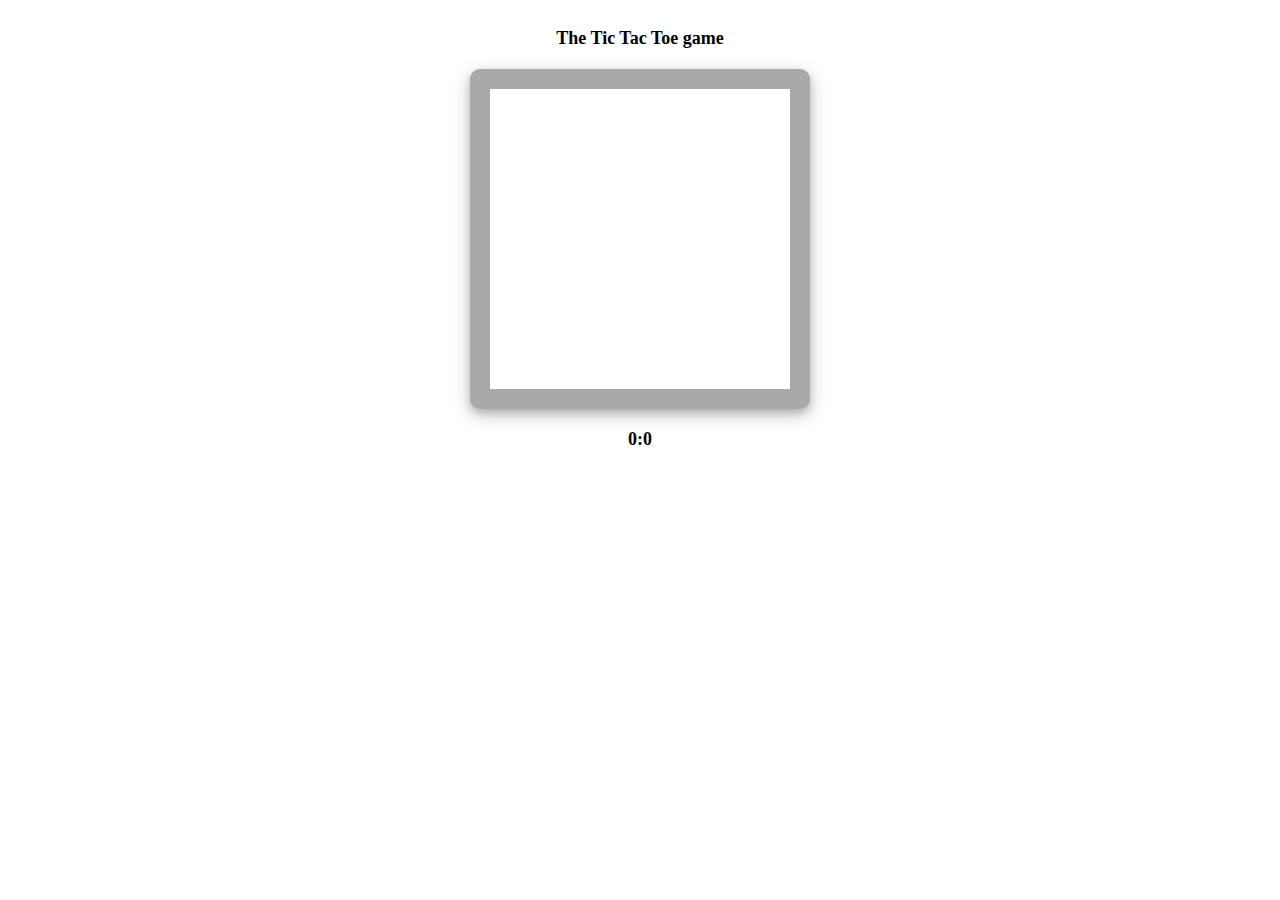
==== src/main/index.html @ 59c29a74 "Add win counter" ====
<!DOCTYPE html>
<html lang="en">
<head>
    <meta charset="UTF-8">
    <title>Tic Tac Toe</title>
    <link rel="stylesheet" href="style.css">
</head>
<body>

<header>
    <h1>The Tic Tac Toe game</h1>
</header>

<div id="gameTable">

</div>

<div id="counterDiv">
    <h1 id="counter">0:0</h1>
</div>
<script type="module" src="javascript/Launcher.js"></script>
</body>
</html>
---- src/main/style.css ----
body {
    font-family: "JetBrains Mono", serif;
    background-color: white;
}

h1 {
    margin: auto;
    text-align: center;
    font-size: 18px;
    padding-top: 20px;
    padding-bottom: 20px;
}

.cell {
    height: 100px;
    width: 100px;
    background-color: #fff;
    align-content: center;
    user-select: none;
}

.sign {
    font-size: 40px;
    text-align: center;
}

#gameTable {
    padding: 20px;
    box-shadow: 0 4px 8px 0 rgba(0, 0, 0, 0.2), 0 6px 20px 0 rgba(0, 0, 0, 0.19);
    border-radius: 10px;
    margin: auto;
    background-color: darkgrey;
    height: 300px;
    width: 300px;
    display: flex;
    flex-direction: column;
    flex-wrap: wrap
}
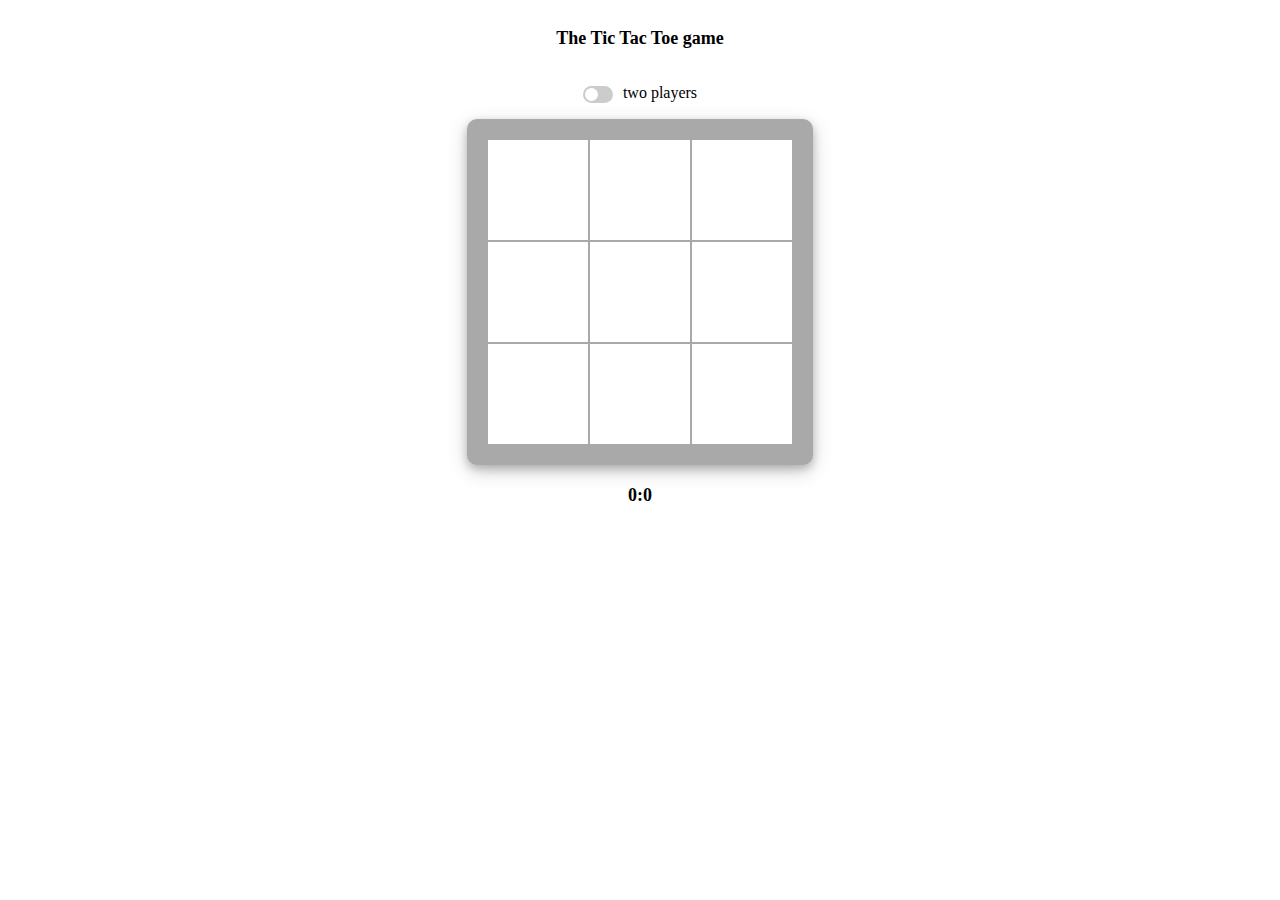
==== commit 2bf7b68b: "Add switch for two player mode" ====
--- a/src/main/index.html
+++ b/src/main/index.html
@@ -11,6 +11,17 @@
     <h1>The Tic Tac Toe game</h1>
 </header>
 
+<div id="switchDiv">
+    <div id="switch">
+        <label class="switch">
+            <input type="checkbox">
+            <span class="slider round"></span>
+        </label>
+        <p id="switchText">two players</p>
+    </div>
+</div>
+
+
 <div id="gameTable">
 
 </div>
--- a/src/main/style.css
+++ b/src/main/style.css
@@ -12,11 +12,12 @@
 }
 
 .cell {
+    background-color: #fff;
     height: 100px;
     width: 100px;
-    background-color: #fff;
     align-content: center;
     user-select: none;
+    margin: 1px;
 }
 
 .sign {
@@ -30,9 +31,91 @@
     border-radius: 10px;
     margin: auto;
     background-color: darkgrey;
-    height: 300px;
-    width: 300px;
+    height: 306px;
+    width: 306px;
     display: flex;
     flex-direction: column;
     flex-wrap: wrap
 }
+
+#switchDiv {
+    height: 50px;
+    display: flex;
+}
+
+#switch {
+    margin: auto;
+    display: flex;
+    align-items: center;
+    height: 50px;
+}
+
+#switchText {
+    padding-left: 10px;
+    padding-bottom: 2px;
+}
+
+
+/* The switch - the box around the slider */
+.switch {
+    display: flex;
+    position: relative;
+    /*display: inline-block;*/
+    width: 30px;
+    height: 17px;
+}
+
+/* Hide default HTML checkbox */
+.switch input {
+    opacity: 0;
+    width: 0;
+    height: 0;
+}
+
+/* The slider */
+.slider {
+    position: absolute;
+    cursor: pointer;
+    top: 0;
+    left: 0;
+    right: 0;
+    bottom: 0;
+    background-color: #ccc;
+    -webkit-transition: .4s;
+    transition: .4s;
+}
+
+.slider:before {
+    position: absolute;
+    content: "";
+    height: 13px;
+    width: 13px;
+    left: 2px;
+    bottom: 2px;
+    background-color: white;
+    -webkit-transition: .4s;
+    transition: .4s;
+}
+
+input:checked + .slider {
+    background-color: #2196F3;
+}
+
+input:focus + .slider {
+    box-shadow: 0 0 0px #2196F3;
+}
+
+input:checked + .slider:before {
+    -webkit-transform: translateX(13px);
+    -ms-transform: translateX(13px);
+    transform: translateX(13px);
+}
+
+/* Rounded sliders */
+.slider.round {
+    border-radius: 17px;
+}
+
+.slider.round:before {
+    border-radius: 50%;
+}
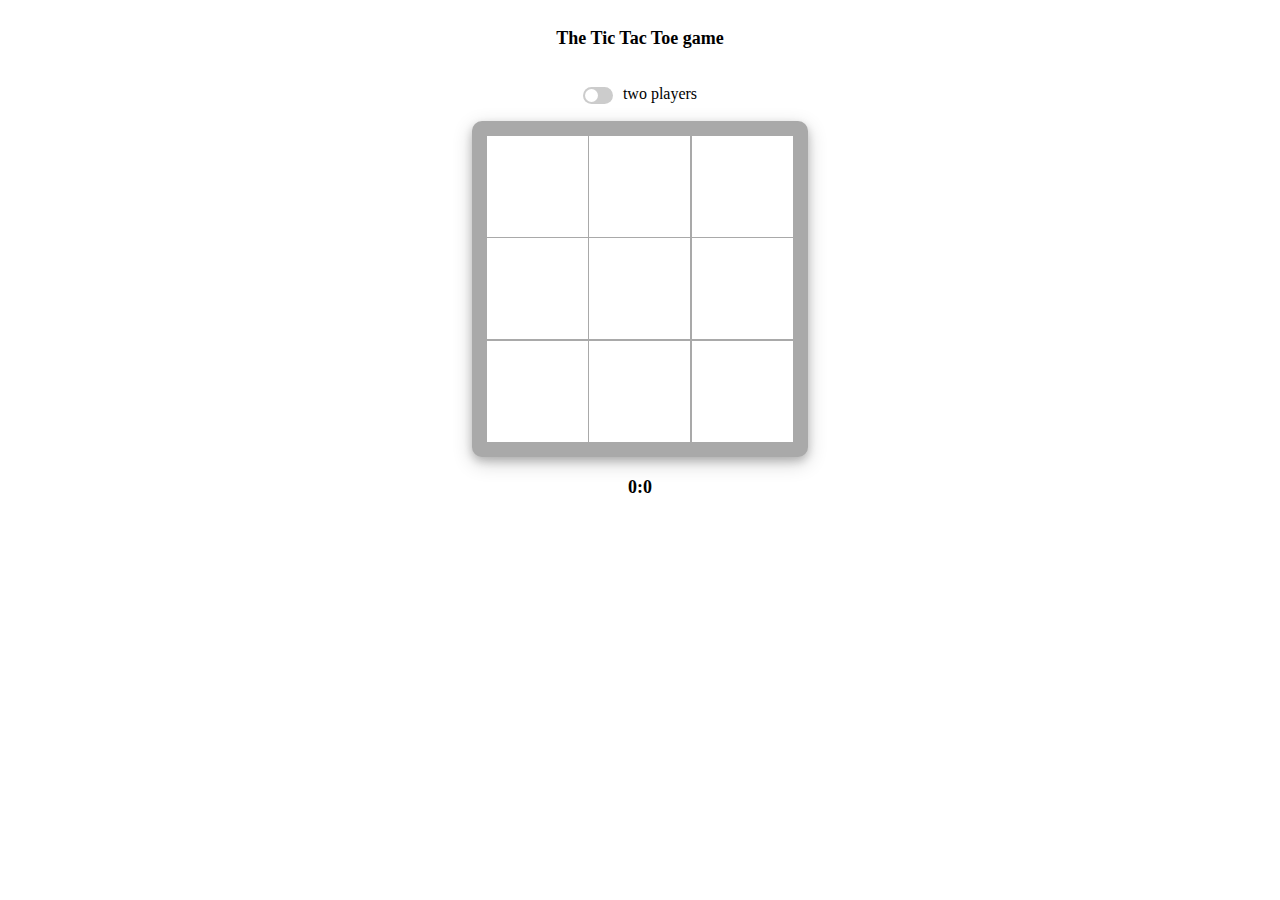
==== commit 088c9234: "Use grid in gameTable view" ====
--- a/src/main/index.html
+++ b/src/main/index.html
@@ -4,6 +4,7 @@
     <meta charset="UTF-8">
     <title>Tic Tac Toe</title>
     <link rel="stylesheet" href="style.css">
+    <link rel="icon" href="./resources/tic-tac-toe.png">
 </head>
 <body>
 
@@ -12,13 +13,11 @@
 </header>
 
 <div id="switchDiv">
-    <div id="switch">
-        <label class="switch">
-            <input type="checkbox">
-            <span class="slider round"></span>
-        </label>
-        <p id="switchText">two players</p>
-    </div>
+    <label class="switch">
+        <input type="checkbox" id="checkbox">
+        <span class="slider round"></span>
+    </label>
+    <p id="switchText">two players</p>
 </div>
 
 
@@ -29,6 +28,7 @@
 <div id="counterDiv">
     <h1 id="counter">0:0</h1>
 </div>
+
 <script type="module" src="javascript/Launcher.js"></script>
 </body>
 </html>
--- a/src/main/style.css
+++ b/src/main/style.css
@@ -1,6 +1,9 @@
 body {
     font-family: "JetBrains Mono", serif;
     background-color: white;
+    user-select: none;
+    display: flex;
+    flex-direction: column;
 }
 
 h1 {
@@ -13,41 +16,39 @@
 
 .cell {
     background-color: #fff;
-    height: 100px;
-    width: 100px;
-    align-content: center;
-    user-select: none;
-    margin: 1px;
+    display: flex;
 }
 
 .sign {
-    font-size: 40px;
-    text-align: center;
+    height: 45px;
+    margin: auto;
+}
+
+p {
+    align-content: center;
+    display: flex;
+    justify-content: center;
 }
 
 #gameTable {
-    padding: 20px;
+    padding: 15px;
     box-shadow: 0 4px 8px 0 rgba(0, 0, 0, 0.2), 0 6px 20px 0 rgba(0, 0, 0, 0.19);
     border-radius: 10px;
     margin: auto;
     background-color: darkgrey;
     height: 306px;
     width: 306px;
-    display: flex;
-    flex-direction: column;
-    flex-wrap: wrap
+    display: grid;
+    grid-auto-flow: column;
+    grid-template-rows: 33% 33% 33%;
+    grid-template-columns: 33% 33% 33%;
+    grid-gap: 0.5%;
 }
 
 #switchDiv {
-    height: 50px;
-    display: flex;
-}
-
-#switch {
     margin: auto;
     display: flex;
     align-items: center;
-    height: 50px;
 }
 
 #switchText {
@@ -60,7 +61,6 @@
 .switch {
     display: flex;
     position: relative;
-    /*display: inline-block;*/
     width: 30px;
     height: 17px;
 }
@@ -119,3 +119,8 @@
 .slider.round:before {
     border-radius: 50%;
 }
+
+#counter {
+    width: 40px;
+    height: 10px;
+}
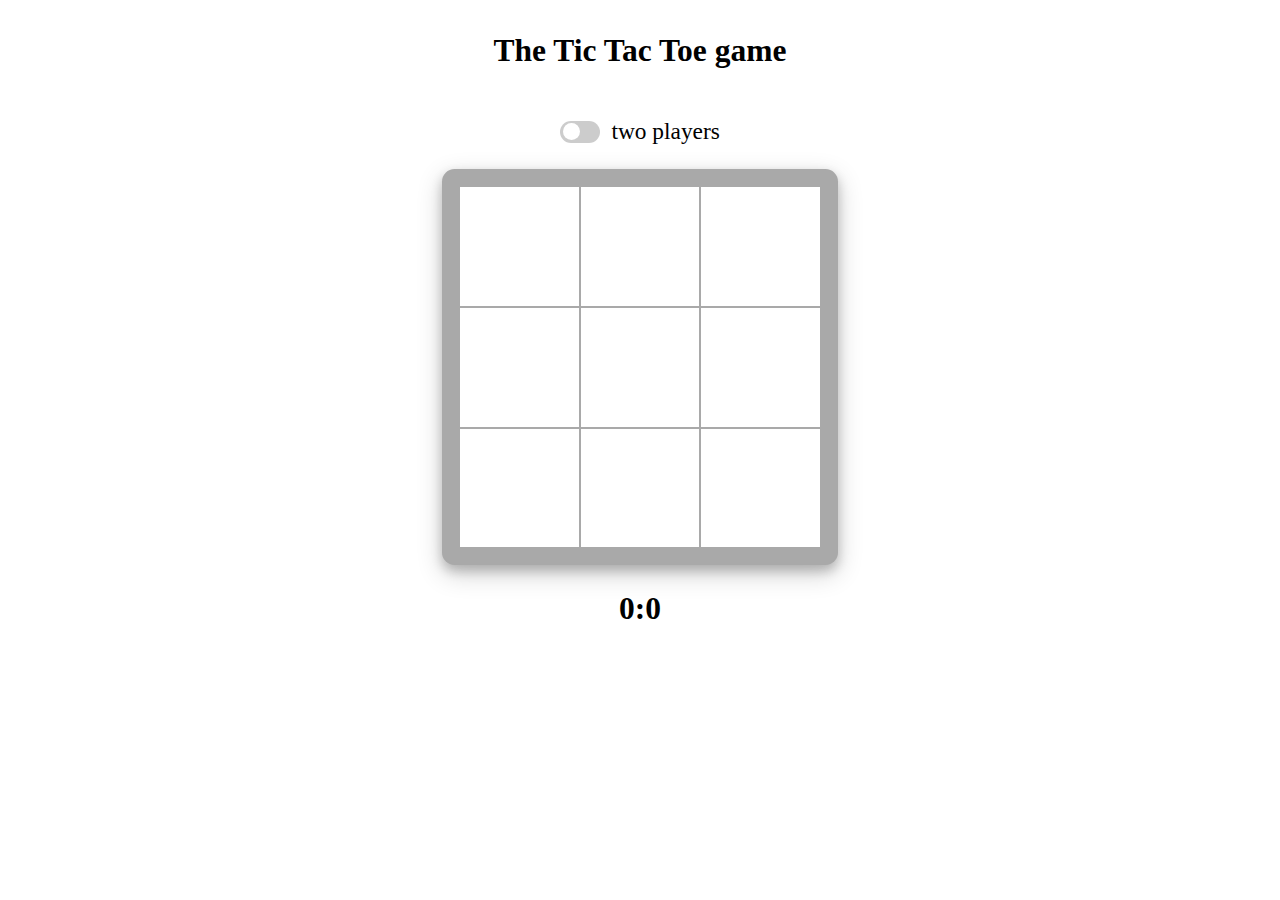
==== commit 3f166fa3: "Clean and reorganize styles and tags" ====
--- a/src/main/index.html
+++ b/src/main/index.html
@@ -9,7 +9,7 @@
 <body>
 
 <header>
-    <h1>The Tic Tac Toe game</h1>
+    <h1 class="header">The Tic Tac Toe game</h1>
 </header>
 
 <div id="switchDiv">
--- a/src/main/style.css
+++ b/src/main/style.css
@@ -1,17 +1,17 @@
 body {
     font-family: "JetBrains Mono", serif;
     background-color: white;
-    user-select: none;
     display: flex;
     flex-direction: column;
+    user-select: none;
 }
 
-h1 {
+.header {
     margin: auto;
     text-align: center;
-    font-size: 18px;
-    padding-top: 20px;
-    padding-bottom: 20px;
+    font-size: min(5.5dvi, 3.5dvh);
+    padding-top: min(4.2dvi, 2.8dvh);
+    padding-bottom: min(4.2dvi, 2.8dvh);
 }
 
 .cell {
@@ -20,24 +20,19 @@
 }
 
 .sign {
-    height: 45px;
+    height: min(9.25dvi, 6.2dvh);
     margin: auto;
 }
 
-p {
-    align-content: center;
-    display: flex;
-    justify-content: center;
-}
-
 #gameTable {
-    padding: 15px;
-    box-shadow: 0 4px 8px 0 rgba(0, 0, 0, 0.2), 0 6px 20px 0 rgba(0, 0, 0, 0.19);
-    border-radius: 10px;
+    height: min(60dvi, 40dvh);
+    width: min(60dvi, 40dvh);
+    padding: min(3dvi, 2dvh);
     margin: auto;
     background-color: darkgrey;
-    height: 306px;
-    width: 306px;
+    border-radius: min(2.1dvi, 1.4dvh);
+    box-shadow: 0 min(0.9dvi, 0.6dvh) min(1.8dvi, 1.2dvh) 0 rgba(0, 0, 0, 0.2),
+                0 min(1.3dvi, 0.9dvh) min(4.2dvi, 2.8dvh) 0 rgba(0, 0, 0, 0.19);
     display: grid;
     grid-auto-flow: column;
     grid-template-rows: 33% 33% 33%;
@@ -52,17 +47,17 @@
 }
 
 #switchText {
-    padding-left: 10px;
-    padding-bottom: 2px;
+    padding-left: min(2dvi, 1.3dvh);
+    padding-bottom: min(0.2dvi, 0.13dvh);
+    font-size: min(4dvi, 2.6dvh);
 }
-
 
 /* The switch - the box around the slider */
 .switch {
     display: flex;
     position: relative;
-    width: 30px;
-    height: 17px;
+    width: min(6.6dvi, 4.4dvh);
+    height: min(3.7dvi, 2.5dvh);
 }
 
 /* Hide default HTML checkbox */
@@ -88,10 +83,13 @@
 .slider:before {
     position: absolute;
     content: "";
-    height: 13px;
-    width: 13px;
-    left: 2px;
-    bottom: 2px;
+
+    height: min(2.8dvi, 1.9dvh);
+    width: min(2.8dvi, 1.9dvh);
+
+    left: min(0.5dvi, 0.3dvh);
+    bottom: min(0.5dvi, 0.3dvh);
+
     background-color: white;
     -webkit-transition: .4s;
     transition: .4s;
@@ -102,18 +100,18 @@
 }
 
 input:focus + .slider {
-    box-shadow: 0 0 0px #2196F3;
+    box-shadow: 0 0 0 #2196F3;
 }
 
 input:checked + .slider:before {
-    -webkit-transform: translateX(13px);
-    -ms-transform: translateX(13px);
-    transform: translateX(13px);
+    -webkit-transform: translateX(min(2.8dvi, 1.9dvh));
+    -ms-transform: translateX(min(2.8dvi, 1.9dvh));
+    transform: translateX(min(2.8dvi, 1.9dvh));
 }
 
 /* Rounded sliders */
 .slider.round {
-    border-radius: 17px;
+    border-radius: min(3.7dvi, 2.5dvh);
 }
 
 .slider.round:before {
@@ -121,6 +119,11 @@
 }
 
 #counter {
-    width: 40px;
-    height: 10px;
+    font-size: min(5.5dvi, 3.5dvh);
+    margin: auto;
+    text-align: center;
+    padding-top: min(4.2dvi, 2.8dvh);
+    padding-bottom: min(4.2dvi, 2.8dvh);
+    width: min(10.5dvi, 7dvh);
+    height: min(2.1dvi, 1.4dvh);
 }
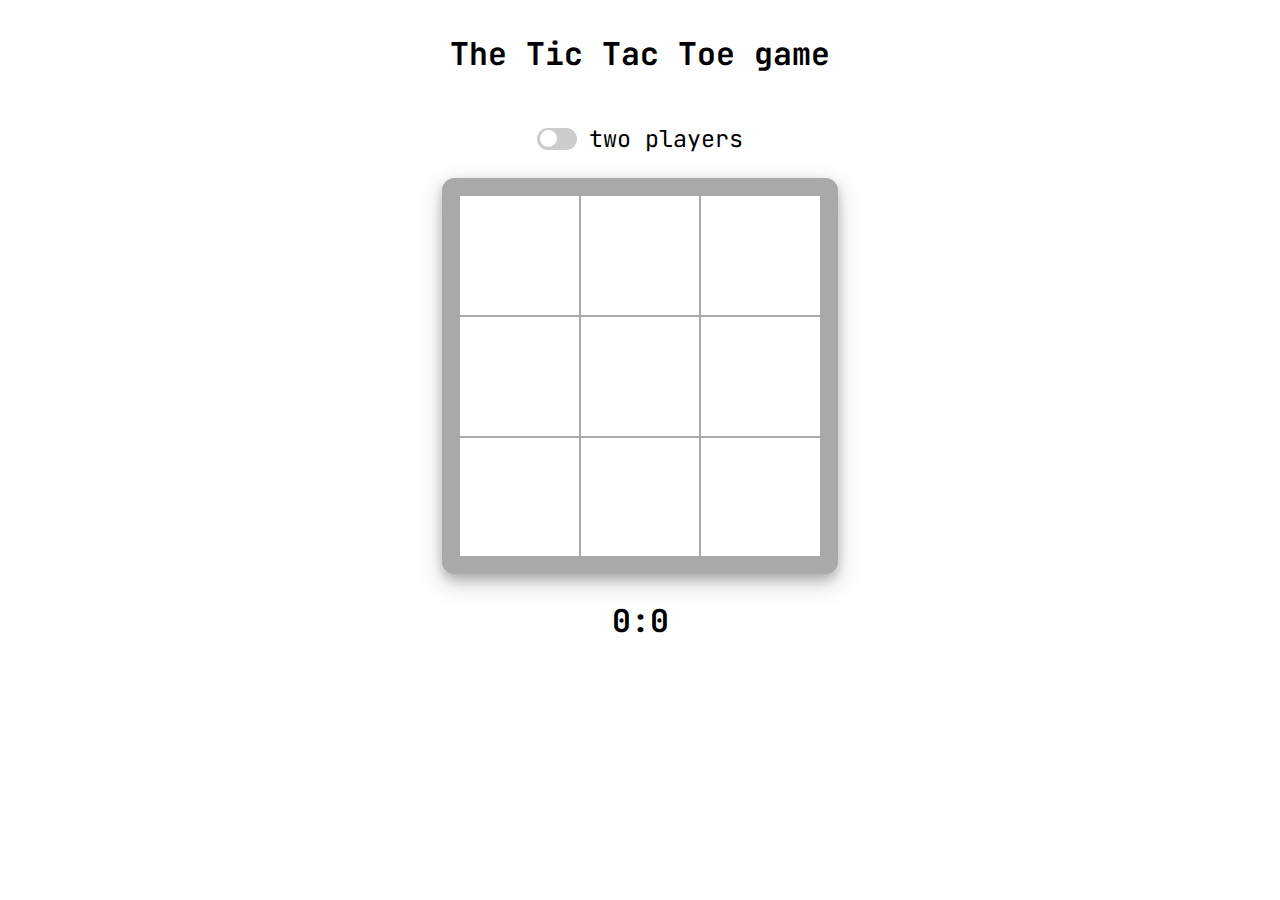
==== commit 9eb21287: "Connect font with Google fonts" ====
--- a/src/main/index.html
+++ b/src/main/index.html
@@ -3,6 +3,11 @@
 <head>
     <meta charset="UTF-8">
     <title>Tic Tac Toe</title>
+
+    <link rel="preconnect" href="https://fonts.googleapis.com">
+    <link rel="preconnect" href="https://fonts.gstatic.com" crossorigin>
+    <link href="https://fonts.googleapis.com/css2?family=JetBrains+Mono&display=swap" rel="stylesheet">
+
     <link rel="stylesheet" href="style.css">
     <link rel="icon" href="./resources/tic-tac-toe.png">
 </head>
@@ -20,7 +25,6 @@
     <p id="switchText">two players</p>
 </div>
 
-
 <div id="gameTable">
 
 </div>
--- a/src/main/style.css
+++ b/src/main/style.css
@@ -1,5 +1,5 @@
 body {
-    font-family: "JetBrains Mono", serif;
+    font-family: 'JetBrains Mono', monospace;
     background-color: white;
     display: flex;
     flex-direction: column;
@@ -82,7 +82,7 @@
 
 .slider:before {
     position: absolute;
-    content: "";
+    content: '';
 
     height: min(2.8dvi, 1.9dvh);
     width: min(2.8dvi, 1.9dvh);
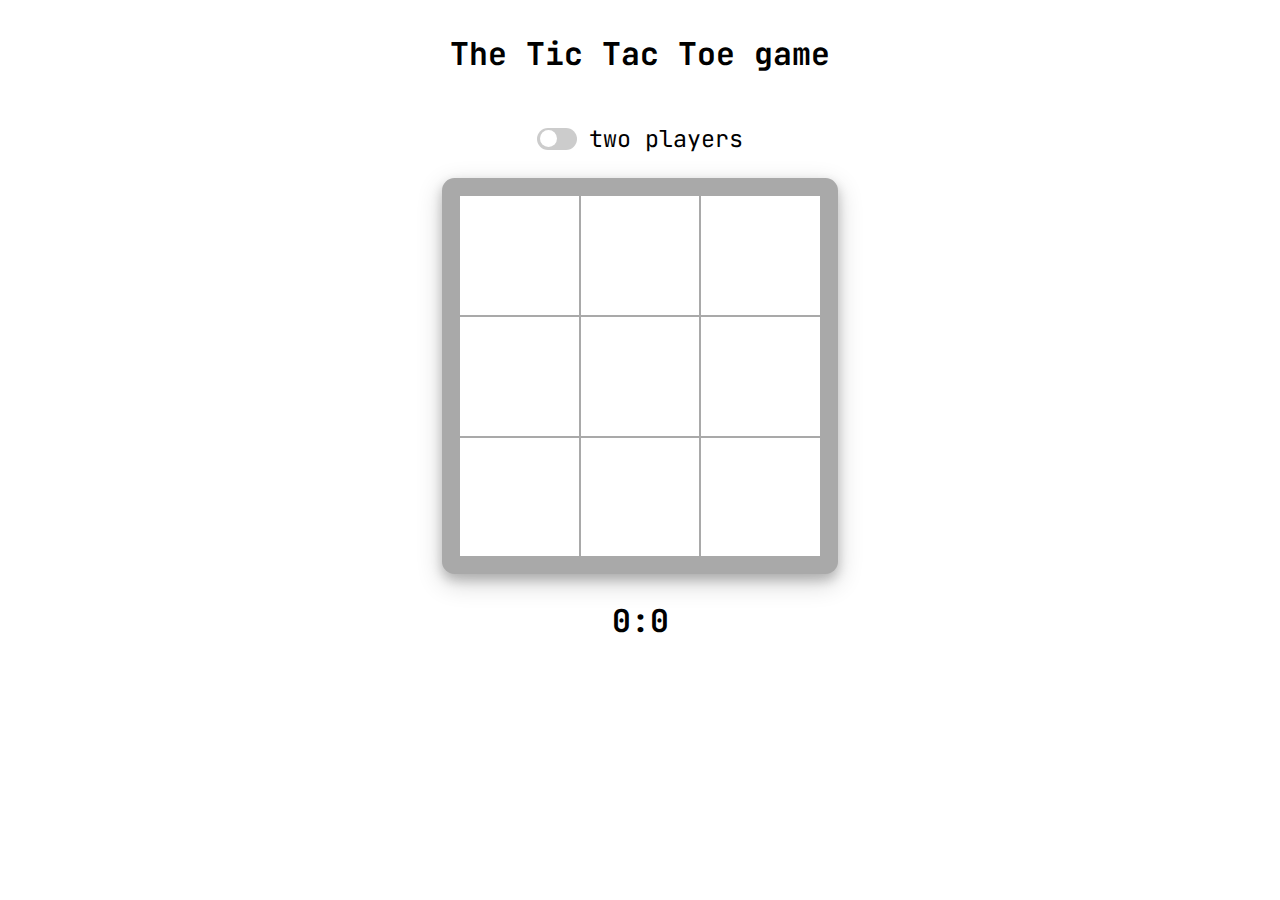
==== commit df8e3a70: "Add comments for html and css files" ====
--- a/src/main/index.html
+++ b/src/main/index.html
@@ -3,11 +3,11 @@
 <head>
     <meta charset="UTF-8">
     <title>Tic Tac Toe</title>
-
+    <!-- Connect 'JetBrains Mono' font -->
     <link rel="preconnect" href="https://fonts.googleapis.com">
     <link rel="preconnect" href="https://fonts.gstatic.com" crossorigin>
     <link href="https://fonts.googleapis.com/css2?family=JetBrains+Mono&display=swap" rel="stylesheet">
-
+    <!-- Connect styles -->
     <link rel="stylesheet" href="style.css">
     <link rel="icon" href="./resources/tic-tac-toe.png">
 </head>
@@ -32,7 +32,7 @@
 <div id="counterDiv">
     <h1 id="counter">0:0</h1>
 </div>
-
+<!-- Connect script -->
 <script type="module" src="javascript/Launcher.js"></script>
 </body>
 </html>
--- a/src/main/style.css
+++ b/src/main/style.css
@@ -19,6 +19,7 @@
     display: flex;
 }
 
+/* Image inside the cell */
 .sign {
     height: min(9.25dvi, 6.2dvh);
     margin: auto;
